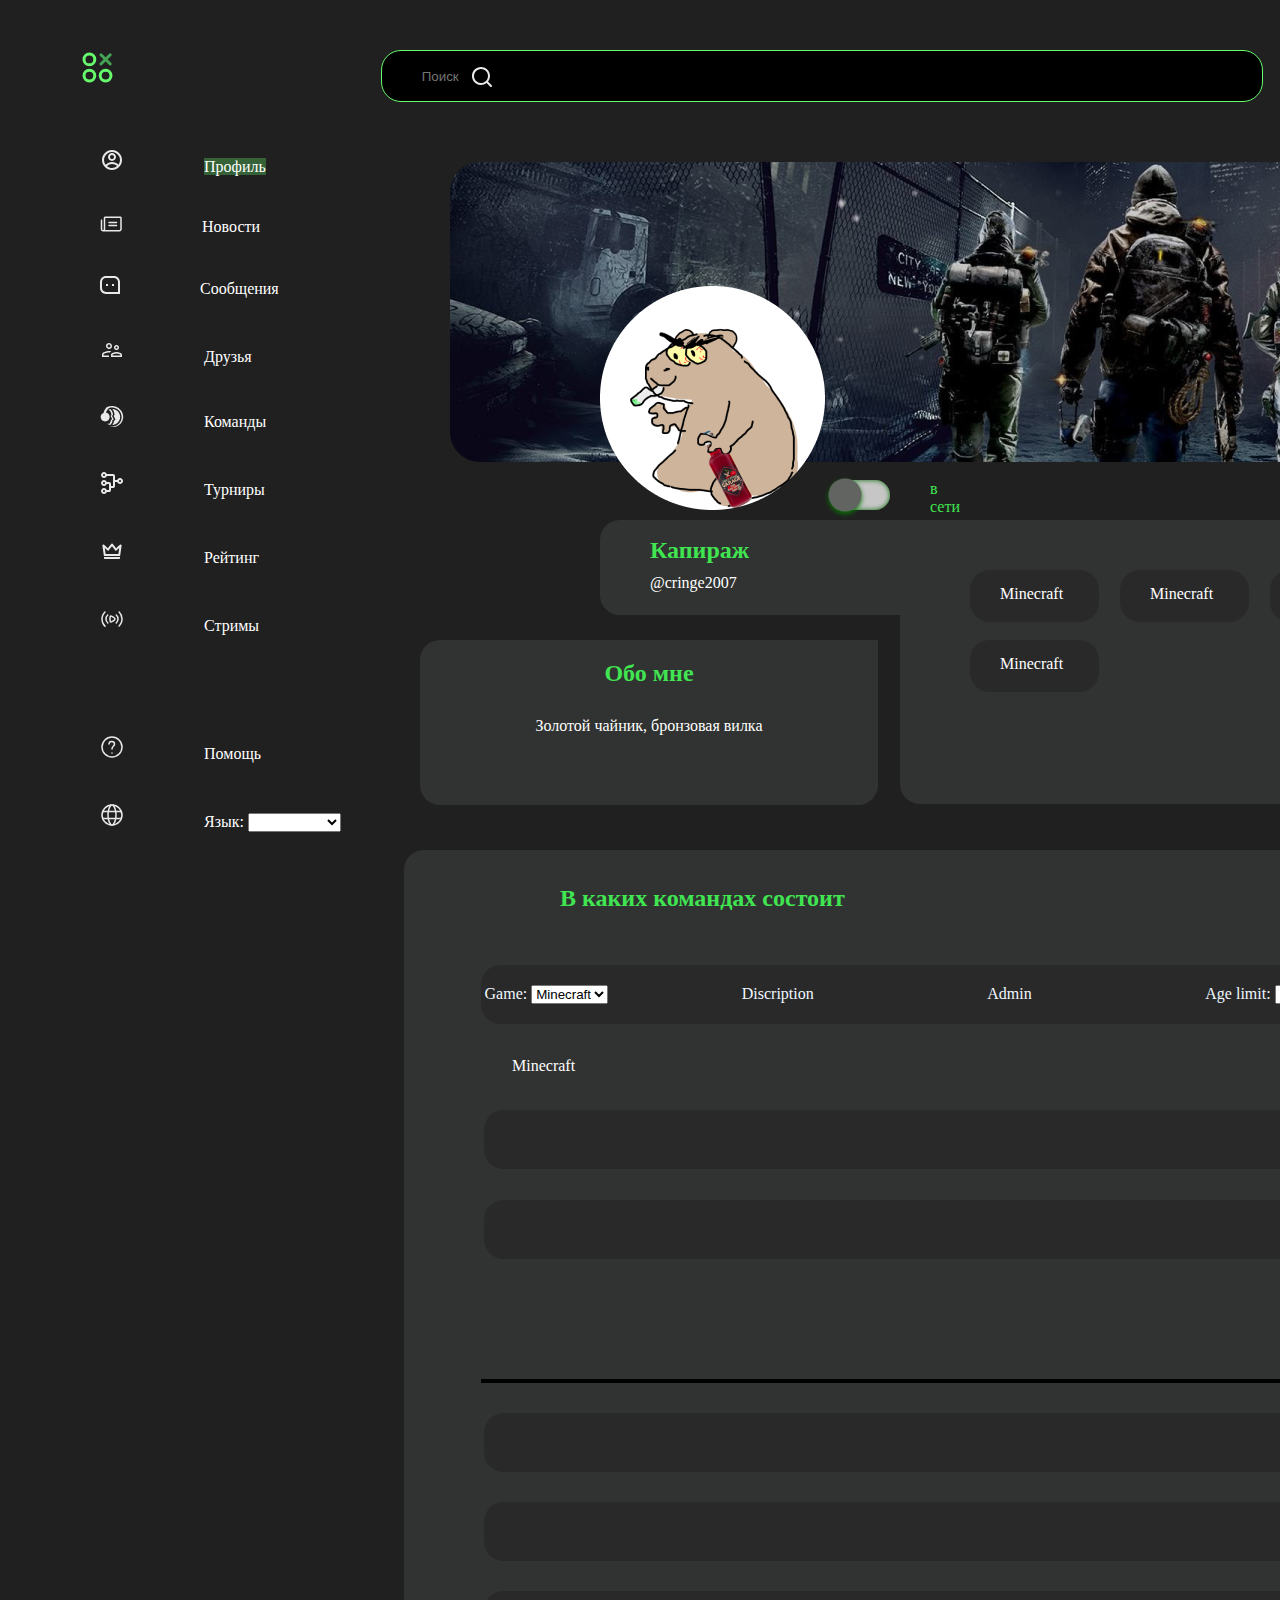
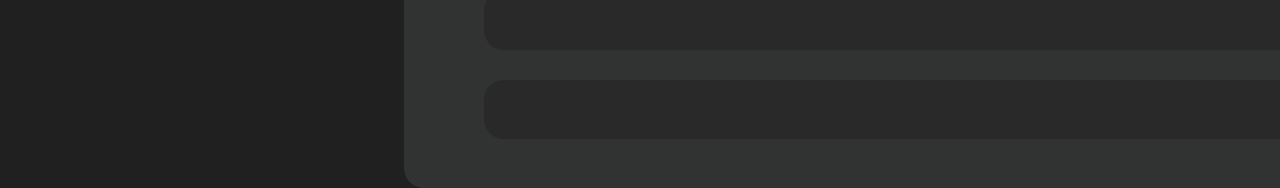
==== index.html @ 9fcc6d18 "pizdec2" ====
<!DOCTYPE html>
<html lang="en">
<head>
    <meta charset="UTF-8">
    <meta http-equiv="X-UA-Compatible" content="IE=edge">
    <meta name="viewport" content="width=device-width, initial-scale=1.0">
    <title>Project X</title>
    <link rel="stylesheet" href="style.css">
</head>
<body>
<header>
    <div class="logo"><a href="/"><img src="./img/logo.svg" alt="Логотип"></a></div>
    <input type="text" placeholder="Поиск" class="Search">
    <img src="./img/search.svg" alt="Поиск" class="logosearch">
    <div class="notifications"><a href=""><img src="./img/notifications.svg" alt="Уведомления"></a></div>
    <div class="Account"><a href=""><img src="./img/Ellipse 20.svg" alt=""></a></div>
    <img src="./img/acc.svg" alt="" class="photo">
    <div class="Tooogle"><a href=""><img src="./img/toogle.svg" alt=""></a></div>
</header>
<main>
    <nav class="navbar">
        <ul>
            <li class="navbaropt"><img src="./img/acclogo.svg" alt="" class="qwezxc"><a href=""  class="zxc">Профиль</a></li>
            <li class="navbaropt"><img src="./img/news.svg" alt="" class="qwezxc"><a href="" >Новости</a></li>
            <li class="navbaropt"><img src="./img/message.svg" alt="" class="qwezxc"><a href="" >Сообщения</a></li>
            <li class="navbaropt"><img src="./img/friends.svg" alt="" class="qwezxc"><a href="" >Друзья</a></li>
            <li class="navbaropt"><img src="./img/teams.svg" alt="" class="qwezxc"><a href="">Команды</a> </li>
            <li class="navbaropt"><img src="./img/tabler_tournament.svg" alt="" class="qwezxc"><a href="/">Турниры</a></li>
            <li class="navbaropt"><img src="./img/reiting.svg" alt="" class="qwezxc"><a href="">Рейтинг</a> </li>
            <li class="navbaropt"><img src="./img/streams.svg" alt="" class="qwezxc"><a href="" >Стримы</a> </li>
            <li class="navbaropt2"><img src="./img/help.svg" alt="" class="qwezxc2"><a href="" >Помощь</a></li>
            <li class="navbaropt3"><img src="./img/language.svg" alt="" class="qwezxc3"><a href="./index2.html">Язык:
            <select>
                <option value=""></option>
                <option id="en"><a href="./index2.html">Английский</a></option>
                <option id="rus">Русский</option>
            </select></a></li>
        </ul>
    </nav>
    <div class="photoacc">
        <div class="backphoto"><img src="./img/gamestratz.png" alt=""></div>
        <img src="./img/photoacc.png" alt="Аватарка" class="qwe">
        <div class="switch">
            <input id="toggle" type="checkbox" onclick="sss()"><p id="p" class="internet">в сети</p>
            <script src="./index2.js"></script>
        </div>
    </div>
    <div class="kapirag">
        <h1>Капираж</h1>
        <p class="cringe">@cringe2007</p>
    </div>
    <div class="game">
        <div class="Minecraft1"><p class="sas">Minecraft</p></div>
        <div class="Minecraft2"><p class="sas">Minecraft</p></div>
        <div class="Minecraft3"><p class="sas">Minecraft</p></div>
        <div class="Minecraft4"><p class="sas">Minecraft</p></div>
        <div class="Minecraft5"><p class="sas">Minecraft</p></div>
    </div>

    <div class="about_me">
        <h2>Обо мне</h2>
        <p class="newText">Золотой чайник, бронзовая вилка</p>
    </div>

<div class="teamInfo">
<h3>В каких командах состоит</h3>
    <div class="nameInfo">
        <div class="tags">
    <div class="sstags">Game: <select name="" id="">
        <option value="">Minecraft</option>
        <option value="">Dota 2</option>
        <option value="">CS:GO</option>
        <option value="">Valorant</option>
    </select></div>
    <div class="sstags1">Discription</div>
    <div class="sstags2">Admin</div>
    <div class="sstags3">Age limit: <select name="" id="">
        <option value="">0+</option>
        <option value="">6+</option>
        <option value="">12+</option>
        <option value="">16+</option>
        <option value="">18+</option>
        
    </select></div>
    <div class="sstags4">Members</div>
    <div class="sstags5">Date</div>
        </div>
    </div>
    <p class="nameGame">Minecraft</p>
    <div class="newBlock"></div>
    <div class="newBlock2"></div>
    <div>
        <button onclick="" class="addTeam"><a href="" class="textBtn">Создать<img src="./img/button.svg" alt=""></a></button>
    </div>
    <div class="line"></div>
    <div class="flexBlock">
        <div class="moreNewBlock"></div>
        <div class="moreNewBlock"></div>
        <div class="moreNewBlock"></div>
        <div class="moreNewBlock"></div>
    </div>
</div>
</main>

<footer>

</footer>
    
</body>
</html>
---- style.css ----
* {
    margin: 0;
    padding: 0;
    border: border-box;
}

a {
    text-decoration: none;
    color: white;
    list-style-type: none;
}

nav,
ul,
li {
    list-style-type: none;
}
p {
    color: rgb(255, 255, 255);
}

body {
    background-color: #202020;
    width: 1920px;
    height: 1080px;
}


header {
    margin-left: 80px;
    margin-right: 80px;
    margin-top: 50px;
    display: flex;
    justify-content: space-between;
}

.Search{
    width: 880px;
    height: 50px;
    border: 1px solid #66FC6C;
    border-radius: 20px;
    background-color: rgb(0, 0, 0);
}

.Search[type="text"] {
    color: #ffffff;
}

.Search::placeholder {
    padding-left: 40px;
}

.notifications {
    margin-left: -120px;
}

.logosearch {
    position: absolute;
    left: 470px;
    top: 65px;
}

.Account {
    margin-top: -10px;
    margin-right: -250px;
}

.photo {
    position: absolute;
    left: 1736px;
    top: 46px;

}

.Tooogle {
    margin-top: 20px;
    margin-left: 20px;
}

.navbar {
    display: flex;
    margin-left: 80px;
}

.navbaropt {
    padding: 20px;
}

.zxc {
    background: rgba(102, 252, 108, 0.3);
}

.navbaropt2 {
    margin-left: 20px;
    margin-top: 80px;
}

.navbaropt3 {
    margin-left: 20px;
    margin-top: 40px;
}

.backphoto {
    margin-left: 450px;
    margin-top: -670px;
}

.qwe {
    margin-left: 600px;
    margin-top: -180px;
}

.qwezxc {
    margin-right: 80px;
}

.qwezxc2 {
    margin-right: 80px;
}

.qwezxc3 {
    margin-right: 80px;
}

.switch {
    position: absolute;
    left: 830px;
    top: 480px;
}

#p {
    color: #40e551;
}


#toggle[type="checkbox"] {
    position: relative;
    width: 60px;
    height: 30px;
    -webkit-appearance: none;
    outline: none;
    background: #c6c6c6;
    border-radius: 20px;
    transition: .5s;
    box-shadow: inset 0 0 5px rgb(7, 110, 7);
}

#toggle:checked[type="checkbox"] {
    background: #9de540
}

#toggle[type="checkbox"]:before {
    content: '';
    position: absolute;
    width: 30px;
    height: 30px;
    border-radius: 20px;
    top: 0;
    left: 0;
    background: #616461;
    transition: .5s;
    transform: scale(1.1);
    box-shadow: 0 2px 5px rgb(8, 119, 4);
}

#toggle:checked[type="checkbox"]:before {
    left: 40px;
}

.internet {
    position: absolute;
    left: 100px;
    top: 0px;
}

.kapirag {
    position: absolute;
    left: 600px;
    top: 520px;
    width: 373px;
    height: 95px;
    background-color: #303331;
    border-radius: 20px;
}

h1 {
    color: #40e551;
    padding-left: 50px;
    font-size: 24px;
    padding-top: 17px;
}

.cringe {
    padding-left: 50px;
    padding-top: 10px;
}

.game {
    position: absolute;
    width: 801px;
    height: 284px;
    background: #303331;
    border-radius: 20px;
    left: 900px;
    top: 520px;
}

.Minecraft1 {
    position: absolute;
    width: 129px;
    height: 52px;
    background: #292929;
    border-radius: 20px;
    left: 70px;
    top: 50px;

}

.Minecraft2 {
    position: absolute;
    width: 129px;
    height: 52px;
    background: #292929;
    border-radius: 20px;
    left: 220px;
    top: 50px;
}

.Minecraft3 {
    position: absolute;
    width: 129px;
    height: 52px;
    background: #292929;
    border-radius: 20px;
    left: 370px;
    top: 50px;
}

.Minecraft4 {
    position: absolute;
    width: 129px;
    height: 52px;
    background: #292929;
    border-radius: 20px;
    left: 520px;
    top: 50px;
}

.Minecraft5 {
    position: absolute;
    width: 129px;
    height: 52px;
    background: #292929;
    border-radius: 20px;
    left: 70px;
    top: 120px;
}

.sas {
    padding-left: 30px;
    padding-top: 15px;
}

.about_me {
    position: absolute;
    width: 458px;
    height: 165px;
    left: 420px;
    top: 640px;

    background: #303331;
    border-radius: 20px 0px 20px 20px;
}

h2 {
    color: #40e551;
    display: flex;
    justify-content: center;
    padding-top: 20px;
}

.newText {
    display: flex;
    justify-content: center;
    margin-top: 30px;
}

.teamInfo {
    position: absolute;
    width: 1440px;
    height: 938px;
    left: 404px;
    top: 850px;
    background: #303331;
    border-radius: 20px;
}

h3 {
    color: #40e551;
    padding-left: 156px;
    padding-top: 35px;
    font-size: 24px;
    font-weight: 600;
}

.nameInfo {
    width: 1280px;
    height: 59px;
    margin: 113px 77px;

    background: #292929;
    border-radius: 20px;
}

.tags {
    display: flex;
    justify-content: space-evenly;
    font-style: normal;
    font-weight: 400;
    font-size: 16px;
    margin-top: -60px;
    color: aliceblue;
}

.sstags {
    margin-top: 20px;
    margin-left: -170px;
}

.sstags1 {
    margin-top: 20px;
    margin-left: -40px;
}

.sstags2 {
    margin-top: 20px;
}

.sstags3 {
    margin-top: 20px;
}

.sstags4 {
    margin-top: 20px;
}

.sstags5 {
    margin-right: -170px;
    margin-top: 20px;
}

.nameGame {
    margin-left: 108px;
    margin-top: -80px;
}

.newBlock {
    position: absolute;
    width: 1280px;
    height: 59px;
    left: 80px;
    top: 260px;

    background: #292929;
    border-radius: 20px;
}

.newBlock2 {
    position: absolute;
    width: 1280px;
    height: 59px;
    left: 80px;
    top: 350px;

    background: #292929;
    border-radius: 20px;
}

.addTeam {
    width: 189px;
    height: 59px;
    box-sizing: border-box;
    border: 2px solid #45A254;
    border-radius: 20px;
    background: #303331;
    margin-top: 205px;
    margin-left: 1165px;
}



.textBtn {
    display: flex;
    justify-content: space-around;
    align-items: center;
}

.line {
    width: 1280px;
    height: 0px;
    border: 2px solid #000000;
    margin-top: 40px;
    margin-left: 77px;
}

.flexBlock {
    display: flex;
    flex-direction: column;
    align-items: center;
}

.moreNewBlock {
    width: 1280px;
    height: 59px;

    background: #292929;
    border-radius: 20px;
    margin-top: 30px;
}

footer {
    height: 200px;
}
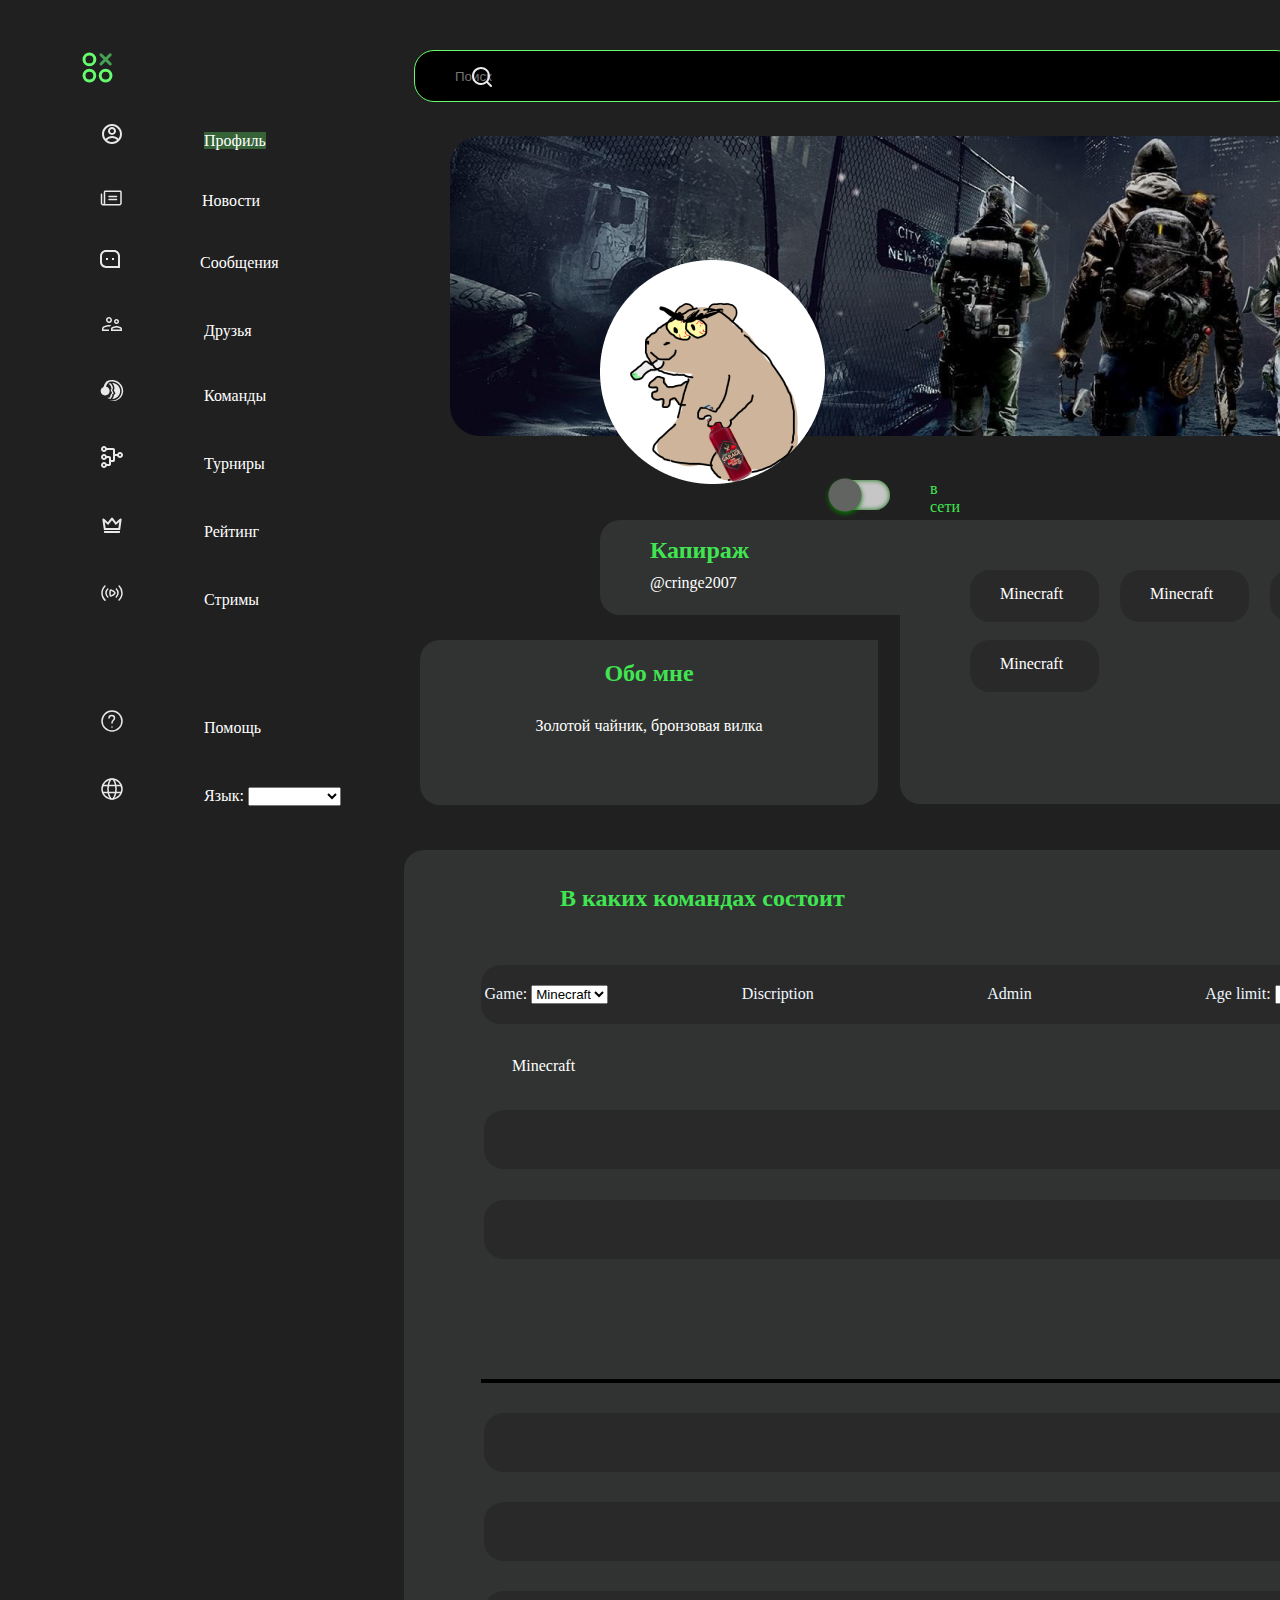
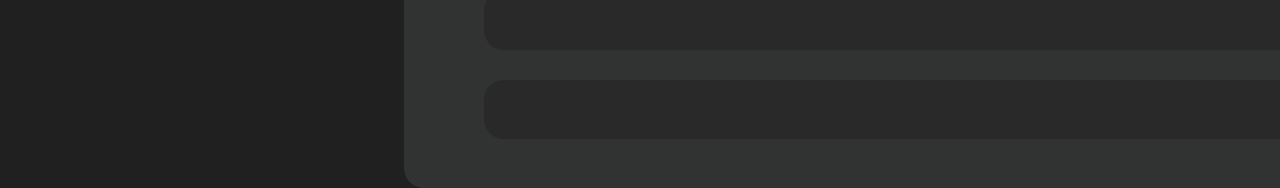
==== commit c3718ffb: "piZDEC" ====
--- a/index.html
+++ b/index.html
@@ -12,8 +12,8 @@
     <div class="logo"><a href="/"><img src="./img/logo.svg" alt="Логотип"></a></div>
     <input type="text" placeholder="Поиск" class="Search">
     <img src="./img/search.svg" alt="Поиск" class="logosearch">
-    <div class="notifications"><a href=""><img src="./img/notifications.svg" alt="Уведомления"></a></div>
-    <div class="Account"><a href=""><img src="./img/Ellipse 20.svg" alt=""></a></div>
+    <div class="notifications"><a href="/"><img src="./img/notifications.svg" alt="Уведомления" id="notificationsSSS+" onclick="alert('Пока нет уведомлений')"></script></a></div>
+    <!-- <div class="Account"><a href=""><img src="./img/Ellipse 20.svg" alt=""></a></div> -->
     <img src="./img/acc.svg" alt="" class="photo">
     <div class="Tooogle"><a href=""><img src="./img/toogle.svg" alt=""></a></div>
 </header>
@@ -90,7 +90,7 @@
     <div class="newBlock"></div>
     <div class="newBlock2"></div>
     <div>
-        <button onclick="" class="addTeam"><a href="" class="textBtn">Создать<img src="./img/button.svg" alt=""></a></button>
+        <button onclick="alert('У вас нет полномочий создавать команду')" class="addTeam"><a href="" class="textBtn">Создать<img src="./img/button.svg" alt=""></a></button>
     </div>
     <div class="line"></div>
     <div class="flexBlock">
--- a/style.css
+++ b/style.css
@@ -60,16 +60,18 @@
     top: 65px;
 }
 
-.Account {
+/* .Account {
     margin-top: -10px;
     margin-right: -250px;
-}
+} */
 
 .photo {
     position: absolute;
     left: 1736px;
     top: 46px;
-
+    border: 1px solid #66FC6C;
+    border-radius: 100%;
+    padding: 5px;
 }
 
 .Tooogle {
